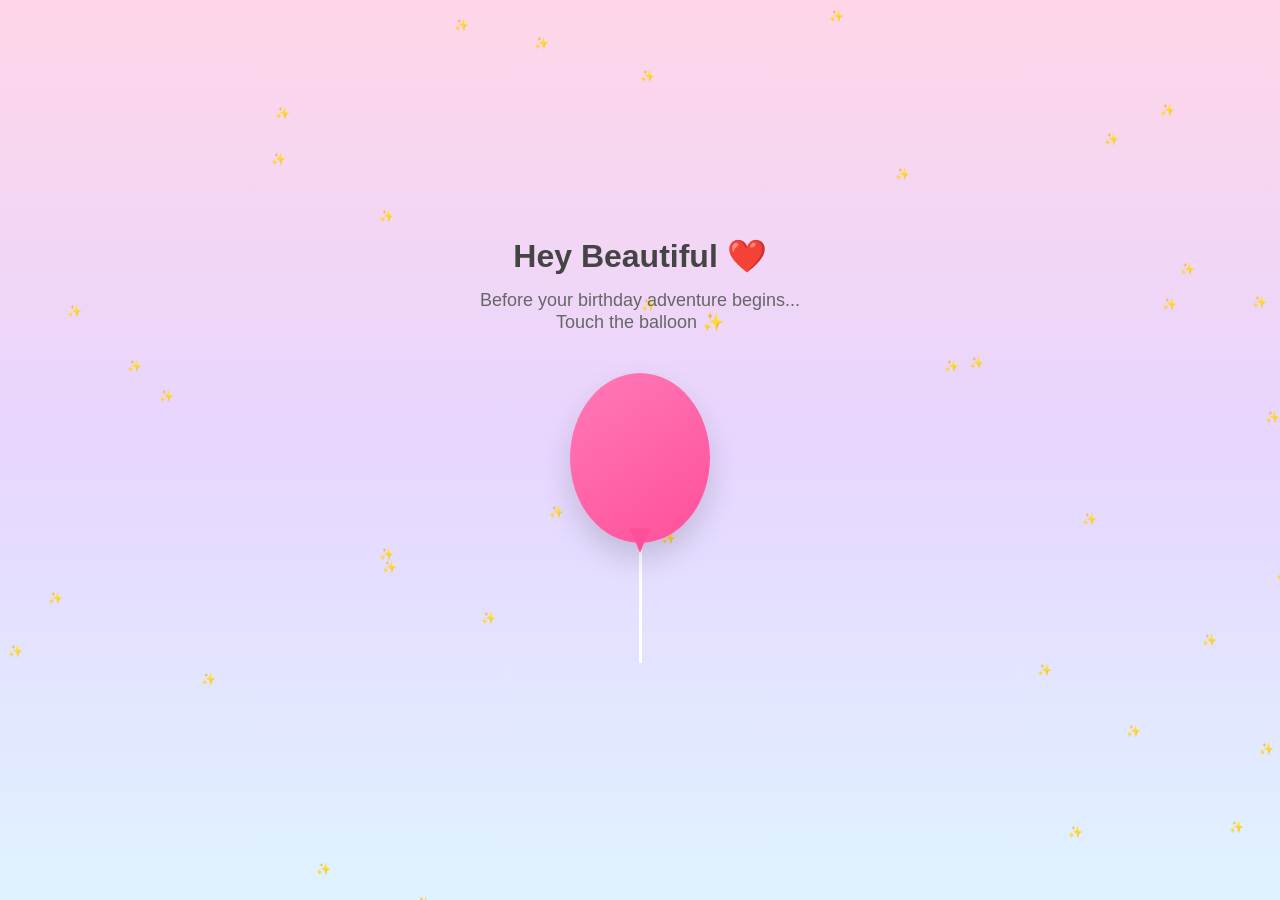
==== balloon.html @ d0b05a0f "Renamed balloon page" ====
<!DOCTYPE html>
<html lang="en">
<head>
<meta charset="UTF-8">
<meta name="viewport" content="width=device-width, initial-scale=1.0">

<title>Birthday Adventure ❤️</title>

<style>

*{
    margin:0;
    padding:0;
    box-sizing:border-box;
}

body{
    height:100vh;
    overflow:hidden;

    display:flex;
    justify-content:center;
    align-items:center;
    flex-direction:column;

    background:linear-gradient(
        180deg,
        #ffd6e8,
        #e7d6ff,
        #dff3ff
    );

    font-family:Arial, sans-serif;
}

.stars{
    position:absolute;
    width:100%;
    height:100%;
    overflow:hidden;
}

.star{
    position:absolute;
    color:white;
    font-size:12px;
    animation:twinkle 2s infinite;
}

@keyframes twinkle{
    0%,100%{
        opacity:.2;
    }
    50%{
        opacity:1;
    }
}

.title{
    text-align:center;
    z-index:10;
}

.title h1{
    color:#444;
    margin-bottom:15px;
}

.title p{
    color:#666;
    font-size:18px;
}

.balloon-container{
    margin-top:40px;
    position:relative;
    z-index:10;
}

.balloon{

    width:140px;
    height:170px;

    background:linear-gradient(
        145deg,
        #ff7ab6,
        #ff4f9a
    );

    border-radius:50%;

    position:relative;

    cursor:pointer;

    animation:float 3s ease-in-out infinite;

    box-shadow:0 15px 30px rgba(0,0,0,.15);
}

.balloon:after{

    content:"";

    width:20px;
    height:25px;

    background:#ff4f9a;

    position:absolute;

    bottom:-10px;
    left:60px;

    clip-path:polygon(
    50% 100%,
    0 0,
    100% 0
    );
}

.string{

    width:3px;
    height:120px;

    background:white;

    margin:auto;
}

@keyframes float{

    0%{
        transform:translateY(0);
    }

    50%{
        transform:translateY(-25px);
    }

    100%{
        transform:translateY(0);
    }
}

.pop{
    animation:pop .5s forwards;
}

@keyframes pop{

    0%{
        transform:scale(1);
    }

    100%{
        transform:scale(1.6);
        opacity:0;
    }
}

.letter{

    display:none;

    position:absolute;

    width:90%;
    max-width:700px;

    background:white;

    padding:30px;

    border-radius:25px;

    box-shadow:0 10px 40px rgba(0,0,0,.15);

    z-index:100;
}

.letter h2{
    margin-bottom:20px;
    color:#ff4f9a;
}

.letter p{
    line-height:1.8;
    color:#444;
}

.btn{

    margin-top:25px;

    padding:15px 30px;

    border:none;

    background:#ff4f9a;

    color:white;

    border-radius:15px;

    cursor:pointer;

    font-size:16px;
}

.hearts{
    position:absolute;
    width:100%;
    height:100%;
    pointer-events:none;
}

.heart{
    position:absolute;
    font-size:24px;
    animation:fly 3s linear forwards;
}

@keyframes fly{

    from{
        opacity:1;
        transform:translateY(0);
    }

    to{
        opacity:0;
        transform:translateY(-300px);
    }
}

</style>
</head>

<body>

<div class="stars" id="stars"></div>

<div class="title">
    <h1>Hey Beautiful ❤️</h1>

    <p>
        Before your birthday adventure begins...
        <br>
        Touch the balloon ✨
    </p>
</div>

<div class="balloon-container">

    <div class="balloon" id="balloon"></div>

    <div class="string"></div>

</div>

<div class="hearts" id="hearts"></div>

<div class="letter" id="letter">

<h2>💌 A Little Message For You</h2>

<p>
Hey Beautiful ❤️
<br><br>

Before we begin this little birthday adventure,
I want to tell you something.
<br><br>

Thank you for bringing happiness into my life
in ways you'll probably never realize.
<br><br>

Thank you for the smiles, the memories,
the laughs, and even the little moments
that seem ordinary but mean everything to me.
<br><br>

You make my days brighter,
my heart calmer,
and my life more beautiful.
<br><br>

This website is just a tiny surprise,
but every page was made with thoughts of you.
<br><br>

Today is your special day,
and for the next few minutes,
I want you to simply enjoy this journey.
<br><br>

Happy Birthday Darling ❤️
<br><br>

<b>
Forever Yours,
<br>
Sanskar ❤️
</b>

</p>

<button class="btn"
onclick="nextPage()">
Continue Our Journey ❤️
</button>

</div>

<script>

for(let i=0;i<40;i++){

    let star=document.createElement("div");

    star.classList.add("star");

    star.innerHTML="✨";

    star.style.left=Math.random()*100+"%";
    star.style.top=Math.random()*100+"%";

    star.style.animationDelay=
    Math.random()*2+"s";

    document.getElementById("stars")
    .appendChild(star);
}

document.getElementById("balloon")
.addEventListener("click",()=>{

    document.getElementById("balloon")
    .classList.add("pop");

    for(let i=0;i<20;i++){

        let heart=document.createElement("div");

        heart.classList.add("heart");

        heart.innerHTML="❤️";

        heart.style.left=
        Math.random()*100+"%";

        heart.style.top=
        Math.random()*100+"%";

        document.getElementById("hearts")
        .appendChild(heart);
    }

    setTimeout(()=>{

        document.querySelector(
        ".balloon-container"
        ).style.display="none";

        document.querySelector(
        ".title"
        ).style.display="none";

        document.getElementById(
        "letter"
        ).style.display="block";

    },700);

});

function nextPage(){

    window.location.href=
    "twenty-balloons.html";
}

</script>

</body>
</html>
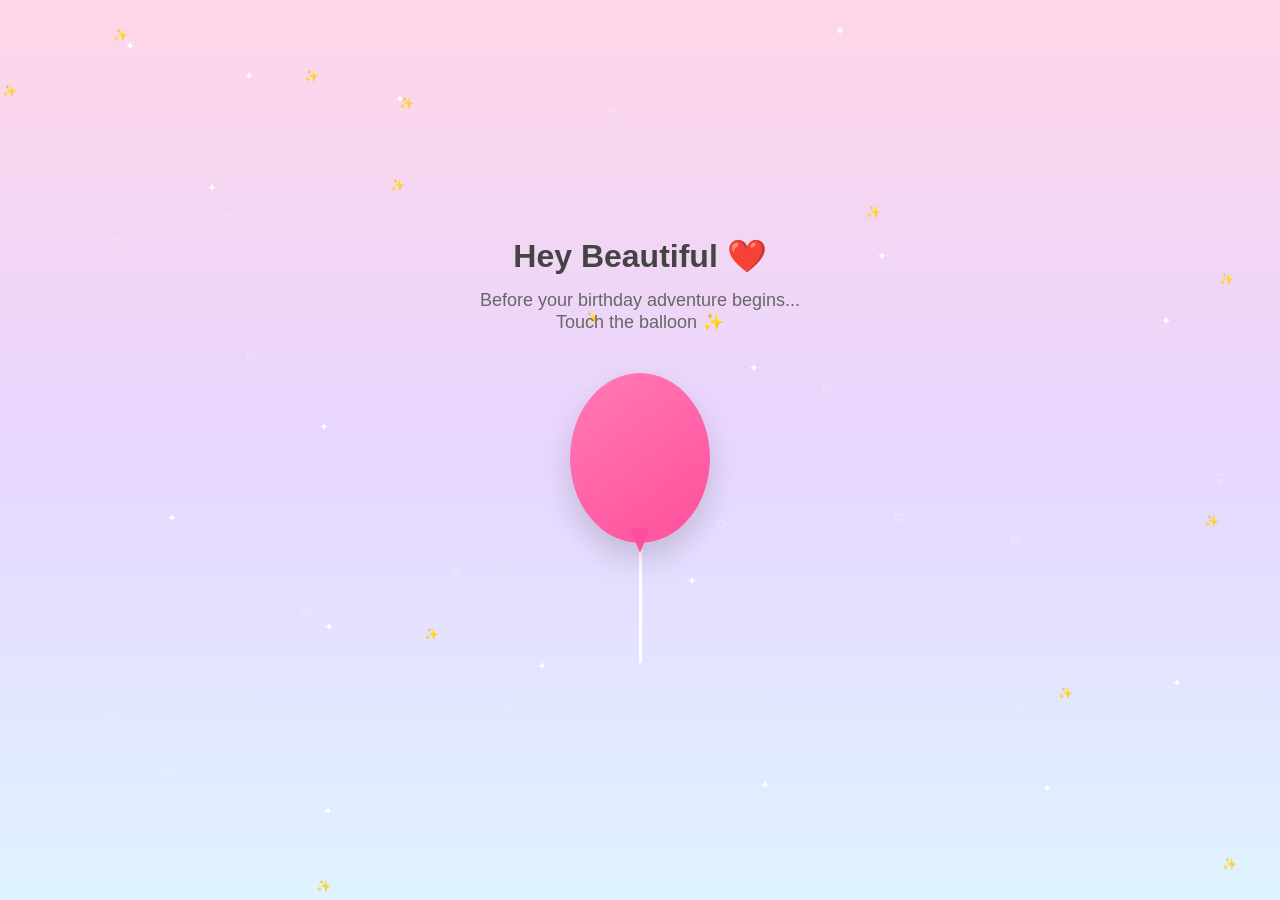
==== commit fcef0997: "edited twenty ballons" ====
--- a/balloon.html
+++ b/balloon.html
@@ -203,11 +203,357 @@
 
     color:white;
 
-    border-radius:15px;
-
-    cursor:pointer;
-
+<!DOCTYPE html>
+<html lang="en">
+<head>
+<meta charset="UTF-8">
+<meta name="viewport" content="width=device-width, initial-scale=1.0">
+
+<title>Birthday Adventure ❤️</title>
+
+<link href="https://fonts.googleapis.com/css2?family=Playfair+Display:wght@600;700&family=Poppins:wght@300;400;500;600;700&display=swap" rel="stylesheet">
+
+<style>
+*{
+    margin:0;
+    padding:0;
+    box-sizing:border-box;
+}
+
+:root{
+    --midnight:#08040b;
+    --ruby:#e11d48;
+    --crimson:#9f1239;
+    --rose:#fb7185;
+    --gold:#f6c76f;
+    --champagne:#fff1c7;
+    --pearl:#fff7fb;
+    --soft:#ead1da;
+}
+
+body{
+    height:100vh;
+    overflow:hidden;
+    cursor:none;
+
+    display:flex;
+    justify-content:center;
+    align-items:center;
+    flex-direction:column;
+
+    background:
+        radial-gradient(circle at 15% 15%, rgba(225,29,72,.32), transparent 32%),
+        radial-gradient(circle at 82% 18%, rgba(246,199,111,.18), transparent 30%),
+        radial-gradient(circle at 50% 90%, rgba(159,18,57,.34), transparent 38%),
+        linear-gradient(135deg,#060308,#16060d 48%,#08040b);
+
+    font-family:'Poppins', sans-serif;
+    color:var(--pearl);
+}
+
+body:before{
+    content:"";
+    position:fixed;
+    inset:0;
+    pointer-events:none;
+    background-image:
+        linear-gradient(rgba(255,255,255,.045) 1px, transparent 1px),
+        linear-gradient(90deg, rgba(255,255,255,.045) 1px, transparent 1px);
+    background-size:56px 56px;
+    mask-image:radial-gradient(circle at center, black, transparent 82%);
+}
+
+body:after{
+    content:"";
+    position:fixed;
+    inset:0;
+    pointer-events:none;
+    background:linear-gradient(120deg, transparent 0%, rgba(255,255,255,.08) 42%, transparent 56%);
+    animation:scanGlow 8s ease-in-out infinite;
+}
+
+@keyframes scanGlow{
+    0%{
+        transform:translateX(-90%) skewX(-16deg);
+        opacity:0;
+    }
+
+    35%{
+        opacity:.35;
+    }
+
+    100%{
+        transform:translateX(90%) skewX(-16deg);
+        opacity:0;
+    }
+}
+
+.stars{
+    position:absolute;
+    width:100%;
+    height:100%;
+    overflow:hidden;
+    pointer-events:none;
+}
+
+.star{
+    position:absolute;
+    color:var(--champagne);
+    font-size:12px;
+    animation:twinkle 2s infinite;
+    text-shadow:
+        0 0 12px rgba(246,199,111,.85),
+        0 0 24px rgba(225,29,72,.45);
+}
+
+@keyframes twinkle{
+    0%,100%{
+        opacity:.2;
+        transform:scale(.8);
+    }
+    50%{
+        opacity:1;
+        transform:scale(1.15);
+    }
+}
+
+.title{
+    text-align:center;
+    z-index:10;
+    animation:fadeUp .9s ease both;
+}
+
+.title h1{
+    font-family:'Playfair Display',serif;
+    font-size:clamp(2.8rem,7vw,5.8rem);
+    color:white;
+    margin-bottom:18px;
+    text-shadow:
+        0 0 22px rgba(225,29,72,.48),
+        0 0 70px rgba(246,199,111,.18);
+}
+
+.title p{
+    color:var(--soft);
+    font-size:18px;
+    line-height:1.8;
+}
+
+.balloon-container{
+    margin-top:42px;
+    position:relative;
+    z-index:10;
+    animation:fadeUp .9s .2s ease both;
+}
+
+.balloon{
+    width:150px;
+    height:178px;
+    background:
+        radial-gradient(circle at 34% 24%, rgba(255,255,255,.75), transparent 16%),
+        linear-gradient(145deg,#fb7185,#e11d48 55%,#9f1239);
+    border-radius:50%;
+    position:relative;
+    cursor:none;
+    animation:float 3s ease-in-out infinite;
+    box-shadow:
+        0 22px 46px rgba(0,0,0,.34),
+        0 0 48px rgba(225,29,72,.35),
+        inset -18px -22px 35px rgba(90,0,30,.22);
+}
+
+.balloon:before{
+    content:"❤️";
+    position:absolute;
+    inset:0;
+    display:grid;
+    place-items:center;
+    font-size:42px;
+    filter:drop-shadow(0 0 14px rgba(255,255,255,.35));
+}
+
+.balloon:after{
+    content:"";
+    width:22px;
+    height:27px;
+    background:#9f1239;
+    position:absolute;
+    bottom:-10px;
+    left:64px;
+    clip-path:polygon(
+        50% 100%,
+        0 0,
+        100% 0
+    );
+}
+
+.string{
+    width:3px;
+    height:124px;
+    background:linear-gradient(var(--champagne), transparent);
+    margin:auto;
+    box-shadow:0 0 12px rgba(246,199,111,.45);
+}
+
+@keyframes float{
+    0%{
+        transform:translateY(0);
+    }
+
+    50%{
+        transform:translateY(-25px);
+    }
+
+    100%{
+        transform:translateY(0);
+    }
+}
+
+.pop{
+    animation:pop .5s forwards;
+}
+
+@keyframes pop{
+    0%{
+        transform:scale(1);
+        filter:blur(0);
+    }
+
+    100%{
+        transform:scale(1.8);
+        opacity:0;
+        filter:blur(6px);
+    }
+}
+
+.letter{
+    display:none;
+    position:absolute;
+    width:90%;
+    max-width:760px;
+    padding:1px;
+    border-radius:32px;
+    background:linear-gradient(135deg, rgba(225,29,72,.7), rgba(246,199,111,.48), rgba(251,113,133,.36));
+    box-shadow:
+        0 34px 90px rgba(0,0,0,.42),
+        0 0 95px rgba(225,29,72,.2);
+    z-index:100;
+    animation:letterIn .75s ease both;
+}
+
+@keyframes letterIn{
+    from{
+        opacity:0;
+        transform:translateY(22px) scale(.96);
+    }
+
+    to{
+        opacity:1;
+        transform:translateY(0) scale(1);
+    }
+}
+
+.letter-inner{
+    position:relative;
+    background:
+        linear-gradient(135deg, rgba(18,5,12,.92), rgba(42,8,22,.82)),
+        radial-gradient(circle at top left, rgba(225,29,72,.2), transparent 44%);
+    backdrop-filter:blur(22px);
+    padding:38px clamp(24px,5vw,48px);
+    border-radius:31px;
+    overflow:hidden;
+}
+
+.letter-inner:before{
+    content:"";
+    position:absolute;
+    inset:16px;
+    border-radius:23px;
+    border:1px solid rgba(255,255,255,.09);
+    pointer-events:none;
+}
+
+.letter-inner:after{
+    content:"";
+    position:absolute;
+    top:0;
+    left:-65%;
+    width:52%;
+    height:100%;
+    background:linear-gradient(90deg, transparent, rgba(255,255,255,.12), transparent);
+    transform:skewX(-15deg);
+    animation:letterShine 7s ease-in-out infinite;
+}
+
+@keyframes letterShine{
+    0%,25%{
+        left:-65%;
+    }
+
+    70%,100%{
+        left:120%;
+    }
+}
+
+.letter h2{
+    position:relative;
+    z-index:1;
+    margin-bottom:20px;
+    color:white;
+    font-family:'Playfair Display',serif;
+    font-size:clamp(2rem,5vw,3.4rem);
+    text-shadow:0 0 24px rgba(225,29,72,.46);
+}
+
+.letter p{
+    position:relative;
+    z-index:1;
+    line-height:1.85;
+    color:var(--soft);
     font-size:16px;
+}
+
+.letter b{
+    color:var(--gold);
+}
+
+.btn{
+    position:relative;
+    z-index:1;
+    margin-top:25px;
+    padding:16px 32px;
+    border:none;
+    background:linear-gradient(135deg,var(--ruby),var(--crimson) 55%,var(--gold));
+    color:white;
+    border-radius:999px;
+    cursor:none;
+    font-size:16px;
+    font-weight:700;
+    overflow:hidden;
+    box-shadow:
+        0 18px 44px rgba(225,29,72,.3),
+        0 0 58px rgba(246,199,111,.14);
+    transition:transform .25s ease, box-shadow .25s ease;
+}
+
+.btn:before{
+    content:"";
+    position:absolute;
+    inset:0;
+    background:linear-gradient(90deg, transparent, rgba(255,255,255,.42), transparent);
+    transform:translateX(-100%);
+    transition:transform .55s ease;
+}
+
+.btn:hover{
+    transform:translateY(-3px) scale(1.01);
+    box-shadow:
+        0 25px 62px rgba(225,29,72,.38),
+        0 0 86px rgba(246,199,111,.22);
+}
+
+.btn:hover:before{
+    transform:translateX(100%);
 }
 
 .hearts{
@@ -221,21 +567,133 @@
     position:absolute;
     font-size:24px;
     animation:fly 3s linear forwards;
+    text-shadow:
+        0 0 12px rgba(225,29,72,.85),
+        0 0 20px rgba(246,199,111,.35);
 }
 
 @keyframes fly{
-
     from{
         opacity:1;
-        transform:translateY(0);
+        transform:translateY(0) scale(.8);
     }
 
     to{
         opacity:0;
-        transform:translateY(-300px);
-    }
-}
-
+        transform:translateY(-320px) scale(1.4) rotate(28deg);
+    }
+}
+
+.cursor-dot,
+.cursor-ring{
+    position:fixed;
+    top:0;
+    left:0;
+    pointer-events:none;
+    z-index:9999;
+    transform:translate(-50%,-50%);
+}
+
+.cursor-dot{
+    width:9px;
+    height:9px;
+    border-radius:50%;
+    background:white;
+    box-shadow:
+        0 0 12px rgba(255,255,255,.9),
+        0 0 26px rgba(225,29,72,.9),
+        0 0 44px rgba(246,199,111,.55);
+}
+
+.cursor-ring{
+    width:42px;
+    height:42px;
+    border:1px solid rgba(251,113,133,.72);
+    border-radius:50%;
+    box-shadow:
+        0 0 30px rgba(225,29,72,.28),
+        inset 0 0 22px rgba(246,199,111,.08);
+    transition:
+        width .2s ease,
+        height .2s ease,
+        border-color .2s ease,
+        opacity .2s ease;
+}
+
+.cursor-ring.active{
+    width:66px;
+    height:66px;
+    border-color:rgba(246,199,111,.85);
+    opacity:.95;
+}
+
+.trail{
+    position:fixed;
+    pointer-events:none;
+    z-index:9998;
+    color:white;
+    font-size:14px;
+    animation:trailFade .85s ease-out forwards;
+    text-shadow:
+        0 0 12px rgba(225,29,72,.9),
+        0 0 24px rgba(246,199,111,.55);
+}
+
+@keyframes trailFade{
+    0%{
+        transform:translate(-50%,-50%) scale(.35) rotate(0deg);
+        opacity:1;
+    }
+
+    100%{
+        transform:translate(-50%,-96%) scale(1.65) rotate(50deg);
+        opacity:0;
+    }
+}
+
+@keyframes fadeUp{
+    from{
+        opacity:0;
+        transform:translateY(24px);
+    }
+
+    to{
+        opacity:1;
+        transform:translateY(0);
+    }
+}
+
+@media(max-width:620px){
+    body{
+        cursor:auto;
+        overflow-y:auto;
+        min-height:100vh;
+    }
+
+    .cursor-dot,
+    .cursor-ring{
+        display:none;
+    }
+
+    .title{
+        padding:0 18px;
+    }
+
+    .letter{
+        position:relative;
+        margin:24px auto;
+    }
+
+    .letter p{
+        font-size:15px;
+        line-height:1.75;
+    }
+
+    .btn{
+        cursor:pointer;
+        width:100%;
+    }
+}
 </style>
 </head>
 
@@ -264,6 +722,7 @@
 <div class="hearts" id="hearts"></div>
 
 <div class="letter" id="letter">
+<div class="letter-inner">
 
 <h2>💌 A Little Message For You</h2>
 
@@ -309,81 +768,118 @@
 
 </p>
 
-<button class="btn"
-onclick="nextPage()">
+<button class="btn" onclick="nextPage()">
 Continue Our Journey ❤️
 </button>
 
 </div>
+</div>
 
 <script>
-
-for(let i=0;i<40;i++){
-
+const cursorDot = document.createElement("div");
+cursorDot.className = "cursor-dot";
+
+const cursorRing = document.createElement("div");
+cursorRing.className = "cursor-ring";
+
+document.body.appendChild(cursorRing);
+document.body.appendChild(cursorDot);
+
+let mouseX = window.innerWidth / 2;
+let mouseY = window.innerHeight / 2;
+let ringX = mouseX;
+let ringY = mouseY;
+let lastTrail = 0;
+
+document.addEventListener("mousemove", function(e){
+    mouseX = e.clientX;
+    mouseY = e.clientY;
+
+    cursorDot.style.left = mouseX + "px";
+    cursorDot.style.top = mouseY + "px";
+
+    const now = Date.now();
+
+    if(now - lastTrail > 42){
+        createTrail(mouseX, mouseY);
+        lastTrail = now;
+    }
+});
+
+document.querySelectorAll(".balloon, .btn").forEach(function(element){
+    element.addEventListener("mouseenter", function(){
+        cursorRing.classList.add("active");
+    });
+
+    element.addEventListener("mouseleave", function(){
+        cursorRing.classList.remove("active");
+    });
+});
+
+function animateCursor(){
+    ringX += (mouseX - ringX) * .14;
+    ringY += (mouseY - ringY) * .14;
+
+    cursorRing.style.left = ringX + "px";
+    cursorRing.style.top = ringY + "px";
+
+    requestAnimationFrame(animateCursor);
+}
+
+animateCursor();
+
+function createTrail(x, y){
+    const trail = document.createElement("div");
+    trail.className = "trail";
+    trail.innerHTML = Math.random() > .5 ? "✦" : "✨";
+
+    trail.style.left = x + (Math.random() * 28 - 14) + "px";
+    trail.style.top = y + (Math.random() * 28 - 14) + "px";
+    trail.style.fontSize = 9 + Math.random() * 12 + "px";
+
+    document.body.appendChild(trail);
+
+    setTimeout(function(){
+        trail.remove();
+    }, 900);
+}
+
+for(let i=0;i<48;i++){
     let star=document.createElement("div");
-
     star.classList.add("star");
-
-    star.innerHTML="✨";
-
+    star.innerHTML=["✨","✦","♡"][Math.floor(Math.random()*3)];
     star.style.left=Math.random()*100+"%";
     star.style.top=Math.random()*100+"%";
-
-    star.style.animationDelay=
-    Math.random()*2+"s";
-
-    document.getElementById("stars")
-    .appendChild(star);
-}
-
-document.getElementById("balloon")
-.addEventListener("click",()=>{
-
-    document.getElementById("balloon")
-    .classList.add("pop");
-
-    for(let i=0;i<20;i++){
-
+    star.style.animationDelay=Math.random()*2+"s";
+
+    document.getElementById("stars").appendChild(star);
+}
+
+document.getElementById("balloon").addEventListener("click",()=>{
+
+    document.getElementById("balloon").classList.add("pop");
+
+    for(let i=0;i<26;i++){
         let heart=document.createElement("div");
-
         heart.classList.add("heart");
-
-        heart.innerHTML="❤️";
-
-        heart.style.left=
-        Math.random()*100+"%";
-
-        heart.style.top=
-        Math.random()*100+"%";
-
-        document.getElementById("hearts")
-        .appendChild(heart);
+        heart.innerHTML=["❤️","💛","✨"][Math.floor(Math.random()*3)];
+        heart.style.left=Math.random()*100+"%";
+        heart.style.top=Math.random()*100+"%";
+
+        document.getElementById("hearts").appendChild(heart);
     }
 
     setTimeout(()=>{
-
-        document.querySelector(
-        ".balloon-container"
-        ).style.display="none";
-
-        document.querySelector(
-        ".title"
-        ).style.display="none";
-
-        document.getElementById(
-        "letter"
-        ).style.display="block";
-
+        document.querySelector(".balloon-container").style.display="none";
+        document.querySelector(".title").style.display="none";
+        document.getElementById("letter").style.display="block";
     },700);
 
 });
 
 function nextPage(){
-
-    window.location.href=
-    "twenty-balloons.html";
-}
-
+    window.location.href="twenty-balloons.html";
+}
 </script>
 
 </body>
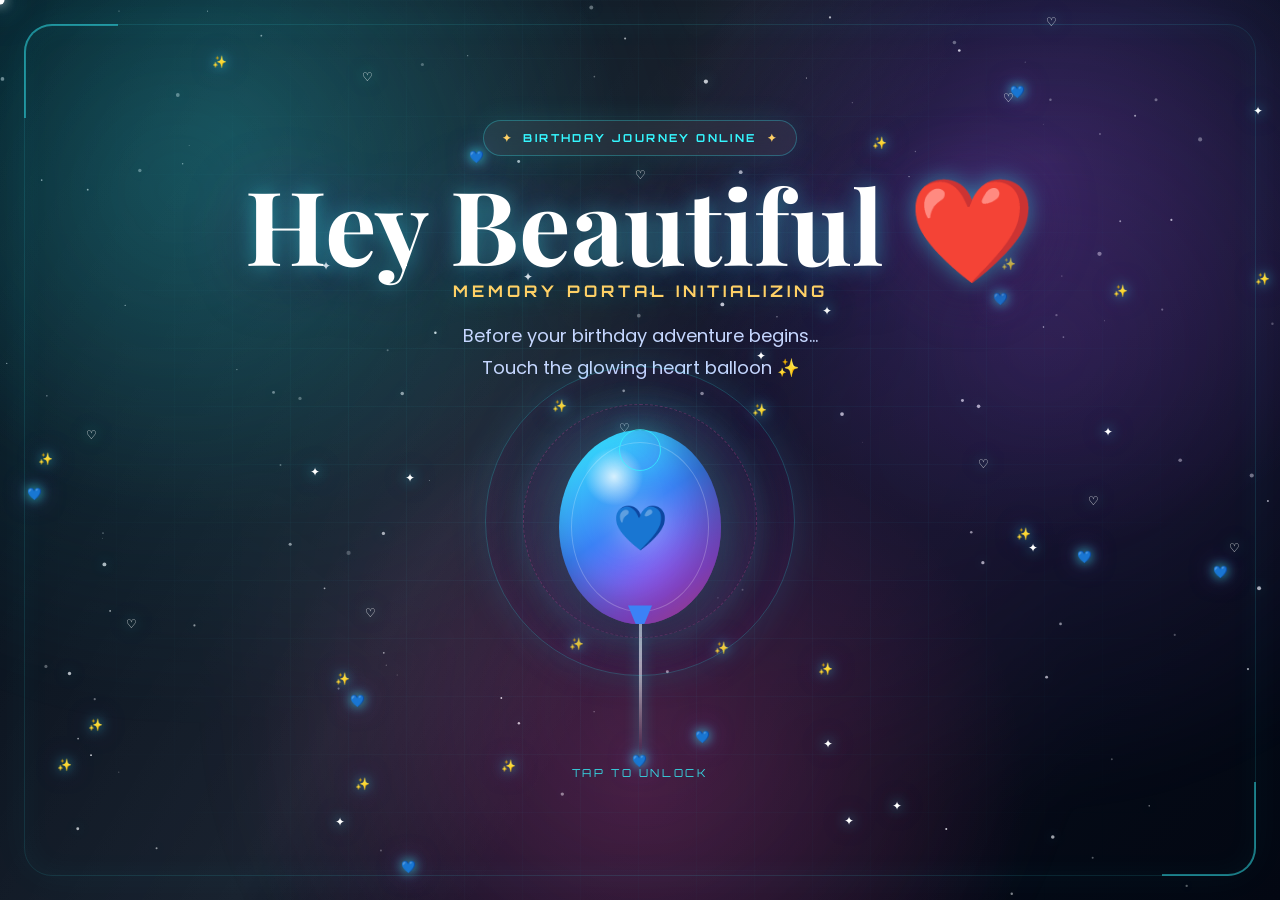
==== commit d9f332c7: "edited letter" ====
--- a/balloon.html
+++ b/balloon.html
@@ -6,212 +6,7 @@
 
 <title>Birthday Adventure ❤️</title>
 
-<style>
-
-*{
-    margin:0;
-    padding:0;
-    box-sizing:border-box;
-}
-
-body{
-    height:100vh;
-    overflow:hidden;
-
-    display:flex;
-    justify-content:center;
-    align-items:center;
-    flex-direction:column;
-
-    background:linear-gradient(
-        180deg,
-        #ffd6e8,
-        #e7d6ff,
-        #dff3ff
-    );
-
-    font-family:Arial, sans-serif;
-}
-
-.stars{
-    position:absolute;
-    width:100%;
-    height:100%;
-    overflow:hidden;
-}
-
-.star{
-    position:absolute;
-    color:white;
-    font-size:12px;
-    animation:twinkle 2s infinite;
-}
-
-@keyframes twinkle{
-    0%,100%{
-        opacity:.2;
-    }
-    50%{
-        opacity:1;
-    }
-}
-
-.title{
-    text-align:center;
-    z-index:10;
-}
-
-.title h1{
-    color:#444;
-    margin-bottom:15px;
-}
-
-.title p{
-    color:#666;
-    font-size:18px;
-}
-
-.balloon-container{
-    margin-top:40px;
-    position:relative;
-    z-index:10;
-}
-
-.balloon{
-
-    width:140px;
-    height:170px;
-
-    background:linear-gradient(
-        145deg,
-        #ff7ab6,
-        #ff4f9a
-    );
-
-    border-radius:50%;
-
-    position:relative;
-
-    cursor:pointer;
-
-    animation:float 3s ease-in-out infinite;
-
-    box-shadow:0 15px 30px rgba(0,0,0,.15);
-}
-
-.balloon:after{
-
-    content:"";
-
-    width:20px;
-    height:25px;
-
-    background:#ff4f9a;
-
-    position:absolute;
-
-    bottom:-10px;
-    left:60px;
-
-    clip-path:polygon(
-    50% 100%,
-    0 0,
-    100% 0
-    );
-}
-
-.string{
-
-    width:3px;
-    height:120px;
-
-    background:white;
-
-    margin:auto;
-}
-
-@keyframes float{
-
-    0%{
-        transform:translateY(0);
-    }
-
-    50%{
-        transform:translateY(-25px);
-    }
-
-    100%{
-        transform:translateY(0);
-    }
-}
-
-.pop{
-    animation:pop .5s forwards;
-}
-
-@keyframes pop{
-
-    0%{
-        transform:scale(1);
-    }
-
-    100%{
-        transform:scale(1.6);
-        opacity:0;
-    }
-}
-
-.letter{
-
-    display:none;
-
-    position:absolute;
-
-    width:90%;
-    max-width:700px;
-
-    background:white;
-
-    padding:30px;
-
-    border-radius:25px;
-
-    box-shadow:0 10px 40px rgba(0,0,0,.15);
-
-    z-index:100;
-}
-
-.letter h2{
-    margin-bottom:20px;
-    color:#ff4f9a;
-}
-
-.letter p{
-    line-height:1.8;
-    color:#444;
-}
-
-.btn{
-
-    margin-top:25px;
-
-    padding:15px 30px;
-
-    border:none;
-
-    background:#ff4f9a;
-
-    color:white;
-
-<!DOCTYPE html>
-<html lang="en">
-<head>
-<meta charset="UTF-8">
-<meta name="viewport" content="width=device-width, initial-scale=1.0">
-
-<title>Birthday Adventure ❤️</title>
-
-<link href="https://fonts.googleapis.com/css2?family=Playfair+Display:wght@600;700&family=Poppins:wght@300;400;500;600;700&display=swap" rel="stylesheet">
+<link href="https://fonts.googleapis.com/css2?family=Orbitron:wght@500;600;700;800&family=Playfair+Display:wght@600;700&family=Poppins:wght@300;400;500;600;700&display=swap" rel="stylesheet">
 
 <style>
 *{
@@ -221,45 +16,50 @@
 }
 
 :root{
-    --midnight:#08040b;
-    --ruby:#e11d48;
-    --crimson:#9f1239;
-    --rose:#fb7185;
-    --gold:#f6c76f;
-    --champagne:#fff1c7;
-    --pearl:#fff7fb;
-    --soft:#ead1da;
+    --void:#020611;
+    --space:#07111f;
+    --panel:#09192b;
+    --cyan:#35f7ff;
+    --blue:#3b82f6;
+    --violet:#a855f7;
+    --pink:#ff4fba;
+    --gold:#ffd166;
+    --white:#f7fbff;
+    --soft:#c6d7ff;
+    --glass:rgba(255,255,255,.08);
+}
+
+html{
+    scroll-behavior:smooth;
 }
 
 body{
-    height:100vh;
+    min-height:100vh;
     overflow:hidden;
     cursor:none;
-
     display:flex;
     justify-content:center;
     align-items:center;
     flex-direction:column;
-
+    font-family:'Poppins',sans-serif;
+    color:var(--white);
     background:
-        radial-gradient(circle at 15% 15%, rgba(225,29,72,.32), transparent 32%),
-        radial-gradient(circle at 82% 18%, rgba(246,199,111,.18), transparent 30%),
-        radial-gradient(circle at 50% 90%, rgba(159,18,57,.34), transparent 38%),
-        linear-gradient(135deg,#060308,#16060d 48%,#08040b);
-
-    font-family:'Poppins', sans-serif;
-    color:var(--pearl);
+        radial-gradient(circle at 18% 15%, rgba(53,247,255,.18), transparent 30%),
+        radial-gradient(circle at 82% 18%, rgba(168,85,247,.22), transparent 30%),
+        radial-gradient(circle at 50% 88%, rgba(255,79,186,.18), transparent 38%),
+        linear-gradient(135deg,#020611,#07111f 52%,#030712);
 }
 
 body:before{
     content:"";
     position:fixed;
     inset:0;
+    z-index:-5;
     pointer-events:none;
     background-image:
-        linear-gradient(rgba(255,255,255,.045) 1px, transparent 1px),
-        linear-gradient(90deg, rgba(255,255,255,.045) 1px, transparent 1px);
-    background-size:56px 56px;
+        linear-gradient(rgba(53,247,255,.055) 1px, transparent 1px),
+        linear-gradient(90deg, rgba(53,247,255,.055) 1px, transparent 1px);
+    background-size:58px 58px;
     mask-image:radial-gradient(circle at center, black, transparent 82%);
 }
 
@@ -267,25 +67,95 @@
     content:"";
     position:fixed;
     inset:0;
-    pointer-events:none;
-    background:linear-gradient(120deg, transparent 0%, rgba(255,255,255,.08) 42%, transparent 56%);
-    animation:scanGlow 8s ease-in-out infinite;
-}
-
-@keyframes scanGlow{
+    z-index:-4;
+    pointer-events:none;
+    background:
+        linear-gradient(120deg, transparent 0%, rgba(255,255,255,.08) 42%, transparent 56%);
+    animation:scanSweep 7s ease-in-out infinite;
+}
+
+@keyframes scanSweep{
     0%{
-        transform:translateX(-90%) skewX(-16deg);
+        transform:translateX(-95%) skewX(-16deg);
         opacity:0;
     }
 
     35%{
-        opacity:.35;
+        opacity:.38;
     }
 
     100%{
-        transform:translateX(90%) skewX(-16deg);
+        transform:translateX(95%) skewX(-16deg);
         opacity:0;
     }
+}
+
+#spaceCanvas{
+    position:fixed;
+    inset:0;
+    width:100%;
+    height:100%;
+    pointer-events:none;
+    z-index:-3;
+}
+
+.aurora{
+    position:fixed;
+    inset:-22%;
+    z-index:-2;
+    pointer-events:none;
+    background:
+        radial-gradient(circle at 25% 30%, rgba(53,247,255,.16), transparent 32%),
+        radial-gradient(circle at 72% 42%, rgba(168,85,247,.16), transparent 30%),
+        radial-gradient(circle at 50% 70%, rgba(255,79,186,.12), transparent 34%);
+    filter:blur(20px);
+    animation:auroraMove 15s ease-in-out infinite alternate;
+}
+
+@keyframes auroraMove{
+    0%{
+        transform:translate3d(-2%,0,0) scale(1);
+    }
+
+    100%{
+        transform:translate3d(2%,-2%,0) scale(1.05);
+    }
+}
+
+.hud-frame{
+    position:fixed;
+    inset:24px;
+    pointer-events:none;
+    z-index:1;
+    border:1px solid rgba(53,247,255,.12);
+    border-radius:28px;
+    box-shadow:
+        inset 0 0 32px rgba(53,247,255,.04),
+        0 0 42px rgba(53,247,255,.04);
+}
+
+.hud-frame:before,
+.hud-frame:after{
+    content:"";
+    position:absolute;
+    width:92px;
+    height:92px;
+    border-color:rgba(53,247,255,.45);
+    border-style:solid;
+}
+
+.hud-frame:before{
+    top:-1px;
+    left:-1px;
+    border-width:2px 0 0 2px;
+    border-top-left-radius:28px;
+}
+
+.hud-frame:after{
+    right:-1px;
+    bottom:-1px;
+    border-width:0 2px 2px 0;
+    border-bottom-right-radius:28px;
 }
 
 .stars{
@@ -298,39 +168,78 @@
 
 .star{
     position:absolute;
-    color:var(--champagne);
+    color:white;
     font-size:12px;
-    animation:twinkle 2s infinite;
+    animation:twinkle 2.2s infinite;
     text-shadow:
-        0 0 12px rgba(246,199,111,.85),
-        0 0 24px rgba(225,29,72,.45);
+        0 0 12px rgba(53,247,255,.85),
+        0 0 24px rgba(168,85,247,.55);
 }
 
 @keyframes twinkle{
     0%,100%{
-        opacity:.2;
-        transform:scale(.8);
-    }
+        opacity:.18;
+        transform:scale(.75);
+    }
+
     50%{
         opacity:1;
-        transform:scale(1.15);
+        transform:scale(1.2);
     }
 }
 
 .title{
     text-align:center;
     z-index:10;
+    padding:0 18px;
     animation:fadeUp .9s ease both;
+}
+
+.system-tag{
+    display:inline-flex;
+    align-items:center;
+    gap:10px;
+    margin-bottom:18px;
+    padding:10px 18px;
+    border-radius:999px;
+    border:1px solid rgba(53,247,255,.28);
+    background:rgba(255,255,255,.06);
+    backdrop-filter:blur(14px);
+    color:var(--cyan);
+    font-family:'Orbitron',sans-serif;
+    font-size:11px;
+    font-weight:700;
+    letter-spacing:2.4px;
+    text-transform:uppercase;
+    box-shadow:0 0 28px rgba(53,247,255,.1);
+}
+
+.system-tag:before,
+.system-tag:after{
+    content:"✦";
+    color:var(--gold);
 }
 
 .title h1{
     font-family:'Playfair Display',serif;
-    font-size:clamp(2.8rem,7vw,5.8rem);
+    font-size:clamp(3rem,8vw,6.5rem);
+    line-height:.98;
     color:white;
-    margin-bottom:18px;
+    margin-bottom:20px;
     text-shadow:
-        0 0 22px rgba(225,29,72,.48),
-        0 0 70px rgba(246,199,111,.18);
+        0 0 22px rgba(53,247,255,.44),
+        0 0 74px rgba(168,85,247,.3),
+        0 18px 55px rgba(0,0,0,.4);
+}
+
+.title h1 span{
+    display:block;
+    margin-top:10px;
+    font-family:'Orbitron',sans-serif;
+    font-size:clamp(.78rem,2vw,1rem);
+    letter-spacing:4px;
+    text-transform:uppercase;
+    color:var(--gold);
 }
 
 .title p{
@@ -340,59 +249,160 @@
 }
 
 .balloon-container{
-    margin-top:42px;
+    margin-top:46px;
     position:relative;
     z-index:10;
+    display:flex;
+    flex-direction:column;
+    align-items:center;
     animation:fadeUp .9s .2s ease both;
 }
 
+.orbit{
+    position:absolute;
+    top:-64px;
+    left:50%;
+    width:310px;
+    height:310px;
+    transform:translateX(-50%);
+    border-radius:50%;
+    pointer-events:none;
+}
+
+.orbit:before,
+.orbit:after{
+    content:"";
+    position:absolute;
+    inset:0;
+    border-radius:50%;
+    border:1px solid rgba(53,247,255,.22);
+    box-shadow:
+        0 0 38px rgba(53,247,255,.12),
+        inset 0 0 34px rgba(168,85,247,.08);
+    animation:orbitSpin 12s linear infinite;
+}
+
+.orbit:after{
+    inset:38px;
+    border-style:dashed;
+    border-color:rgba(255,79,186,.26);
+    animation:orbitSpinReverse 9s linear infinite;
+}
+
+@keyframes orbitSpin{
+    to{
+        transform:rotate(360deg);
+    }
+}
+
+@keyframes orbitSpinReverse{
+    to{
+        transform:rotate(-360deg);
+    }
+}
+
+.energy-core{
+    position:absolute;
+    top:26px;
+    left:50%;
+    width:220px;
+    height:220px;
+    transform:translateX(-50%);
+    border-radius:50%;
+    background:
+        radial-gradient(circle, rgba(53,247,255,.16), rgba(168,85,247,.08), transparent 70%);
+    filter:blur(1px);
+    animation:corePulse 2.5s ease-in-out infinite;
+    pointer-events:none;
+}
+
+@keyframes corePulse{
+    0%,100%{
+        transform:translateX(-50%) scale(.96);
+        opacity:.65;
+    }
+
+    50%{
+        transform:translateX(-50%) scale(1.08);
+        opacity:1;
+    }
+}
+
 .balloon{
-    width:150px;
-    height:178px;
+    width:162px;
+    height:194px;
     background:
-        radial-gradient(circle at 34% 24%, rgba(255,255,255,.75), transparent 16%),
-        linear-gradient(145deg,#fb7185,#e11d48 55%,#9f1239);
+        radial-gradient(circle at 34% 24%, rgba(255,255,255,.82), transparent 16%),
+        linear-gradient(145deg,#35f7ff,#3b82f6 45%,#a855f7 78%,#ff4fba);
     border-radius:50%;
     position:relative;
     cursor:none;
     animation:float 3s ease-in-out infinite;
     box-shadow:
-        0 22px 46px rgba(0,0,0,.34),
-        0 0 48px rgba(225,29,72,.35),
-        inset -18px -22px 35px rgba(90,0,30,.22);
+        0 24px 56px rgba(0,0,0,.38),
+        0 0 60px rgba(53,247,255,.35),
+        0 0 100px rgba(168,85,247,.2),
+        inset -18px -24px 36px rgba(2,6,17,.32);
+    overflow:hidden;
 }
 
 .balloon:before{
-    content:"❤️";
+    content:"💙";
     position:absolute;
     inset:0;
     display:grid;
     place-items:center;
-    font-size:42px;
-    filter:drop-shadow(0 0 14px rgba(255,255,255,.35));
+    font-size:44px;
+    filter:drop-shadow(0 0 16px rgba(255,255,255,.4));
+    z-index:2;
 }
 
 .balloon:after{
     content:"";
-    width:22px;
-    height:27px;
-    background:#9f1239;
+    width:24px;
+    height:29px;
+    background:#3b82f6;
     position:absolute;
     bottom:-10px;
-    left:64px;
-    clip-path:polygon(
-        50% 100%,
-        0 0,
-        100% 0
-    );
+    left:69px;
+    clip-path:polygon(50% 100%,0 0,100% 0);
+}
+
+.balloon-glow{
+    position:absolute;
+    inset:12px;
+    border-radius:50%;
+    border:1px solid rgba(255,255,255,.22);
+    pointer-events:none;
 }
 
 .string{
     width:3px;
-    height:124px;
-    background:linear-gradient(var(--champagne), transparent);
+    height:130px;
+    background:linear-gradient(var(--white), transparent);
     margin:auto;
-    box-shadow:0 0 12px rgba(246,199,111,.45);
+    box-shadow:0 0 14px rgba(53,247,255,.55);
+}
+
+.touch-label{
+    margin-top:12px;
+    color:var(--cyan);
+    font-family:'Orbitron',sans-serif;
+    font-size:11px;
+    letter-spacing:2.6px;
+    text-transform:uppercase;
+    opacity:.85;
+    animation:blinkText 1.6s ease-in-out infinite;
+}
+
+@keyframes blinkText{
+    0%,100%{
+        opacity:.42;
+    }
+
+    50%{
+        opacity:1;
+    }
 }
 
 @keyframes float{
@@ -401,7 +411,7 @@
     }
 
     50%{
-        transform:translateY(-25px);
+        transform:translateY(-26px);
     }
 
     100%{
@@ -420,9 +430,9 @@
     }
 
     100%{
-        transform:scale(1.8);
+        transform:scale(2);
         opacity:0;
-        filter:blur(6px);
+        filter:blur(8px);
     }
 }
 
@@ -430,13 +440,15 @@
     display:none;
     position:absolute;
     width:90%;
-    max-width:760px;
+    max-width:790px;
     padding:1px;
-    border-radius:32px;
-    background:linear-gradient(135deg, rgba(225,29,72,.7), rgba(246,199,111,.48), rgba(251,113,133,.36));
+    border-radius:34px;
+    background:
+        linear-gradient(135deg, rgba(53,247,255,.65), rgba(168,85,247,.52), rgba(255,79,186,.42));
     box-shadow:
-        0 34px 90px rgba(0,0,0,.42),
-        0 0 95px rgba(225,29,72,.2);
+        0 34px 100px rgba(0,0,0,.48),
+        0 0 110px rgba(53,247,255,.18),
+        0 0 110px rgba(168,85,247,.12);
     z-index:100;
     animation:letterIn .75s ease both;
 }
@@ -444,7 +456,7 @@
 @keyframes letterIn{
     from{
         opacity:0;
-        transform:translateY(22px) scale(.96);
+        transform:translateY(24px) scale(.95);
     }
 
     to{
@@ -456,11 +468,11 @@
 .letter-inner{
     position:relative;
     background:
-        linear-gradient(135deg, rgba(18,5,12,.92), rgba(42,8,22,.82)),
-        radial-gradient(circle at top left, rgba(225,29,72,.2), transparent 44%);
-    backdrop-filter:blur(22px);
-    padding:38px clamp(24px,5vw,48px);
-    border-radius:31px;
+        linear-gradient(135deg, rgba(3,8,24,.94), rgba(17,18,56,.86)),
+        radial-gradient(circle at top left, rgba(53,247,255,.18), transparent 44%);
+    backdrop-filter:blur(24px);
+    padding:42px clamp(24px,5vw,52px);
+    border-radius:33px;
     overflow:hidden;
 }
 
@@ -468,7 +480,7 @@
     content:"";
     position:absolute;
     inset:16px;
-    border-radius:23px;
+    border-radius:24px;
     border:1px solid rgba(255,255,255,.09);
     pointer-events:none;
 }
@@ -480,7 +492,7 @@
     left:-65%;
     width:52%;
     height:100%;
-    background:linear-gradient(90deg, transparent, rgba(255,255,255,.12), transparent);
+    background:linear-gradient(90deg, transparent, rgba(255,255,255,.13), transparent);
     transform:skewX(-15deg);
     animation:letterShine 7s ease-in-out infinite;
 }
@@ -501,8 +513,10 @@
     margin-bottom:20px;
     color:white;
     font-family:'Playfair Display',serif;
-    font-size:clamp(2rem,5vw,3.4rem);
-    text-shadow:0 0 24px rgba(225,29,72,.46);
+    font-size:clamp(2rem,5vw,3.5rem);
+    text-shadow:
+        0 0 24px rgba(53,247,255,.45),
+        0 0 50px rgba(168,85,247,.22);
 }
 
 .letter p{
@@ -520,19 +534,19 @@
 .btn{
     position:relative;
     z-index:1;
-    margin-top:25px;
-    padding:16px 32px;
+    margin-top:26px;
+    padding:17px 34px;
     border:none;
-    background:linear-gradient(135deg,var(--ruby),var(--crimson) 55%,var(--gold));
-    color:white;
+    background:linear-gradient(135deg,var(--cyan),var(--blue) 48%,var(--violet) 76%,var(--pink));
+    color:#041026;
     border-radius:999px;
     cursor:none;
     font-size:16px;
-    font-weight:700;
+    font-weight:800;
     overflow:hidden;
     box-shadow:
-        0 18px 44px rgba(225,29,72,.3),
-        0 0 58px rgba(246,199,111,.14);
+        0 18px 46px rgba(53,247,255,.28),
+        0 0 66px rgba(168,85,247,.2);
     transition:transform .25s ease, box-shadow .25s ease;
 }
 
@@ -540,16 +554,16 @@
     content:"";
     position:absolute;
     inset:0;
-    background:linear-gradient(90deg, transparent, rgba(255,255,255,.42), transparent);
+    background:linear-gradient(90deg, transparent, rgba(255,255,255,.5), transparent);
     transform:translateX(-100%);
     transition:transform .55s ease;
 }
 
 .btn:hover{
-    transform:translateY(-3px) scale(1.01);
+    transform:translateY(-3px) scale(1.015);
     box-shadow:
-        0 25px 62px rgba(225,29,72,.38),
-        0 0 86px rgba(246,199,111,.22);
+        0 25px 66px rgba(53,247,255,.38),
+        0 0 92px rgba(168,85,247,.28);
 }
 
 .btn:hover:before{
@@ -558,9 +572,9 @@
 
 .hearts{
     position:absolute;
-    width:100%;
-    height:100%;
-    pointer-events:none;
+    inset:0;
+    pointer-events:none;
+    z-index:80;
 }
 
 .heart{
@@ -568,8 +582,8 @@
     font-size:24px;
     animation:fly 3s linear forwards;
     text-shadow:
-        0 0 12px rgba(225,29,72,.85),
-        0 0 20px rgba(246,199,111,.35);
+        0 0 14px rgba(53,247,255,.9),
+        0 0 24px rgba(168,85,247,.55);
 }
 
 @keyframes fly{
@@ -580,7 +594,31 @@
 
     to{
         opacity:0;
-        transform:translateY(-320px) scale(1.4) rotate(28deg);
+        transform:translateY(-340px) scale(1.5) rotate(34deg);
+    }
+}
+
+.burst{
+    position:absolute;
+    width:10px;
+    height:10px;
+    border-radius:50%;
+    pointer-events:none;
+    z-index:90;
+    background:var(--cyan);
+    box-shadow:0 0 18px var(--cyan);
+    animation:burstFly .9s ease-out forwards;
+}
+
+@keyframes burstFly{
+    from{
+        opacity:1;
+        transform:translate(0,0) scale(1);
+    }
+
+    to{
+        opacity:0;
+        transform:translate(var(--x),var(--y)) scale(.2);
     }
 }
 
@@ -601,18 +639,18 @@
     background:white;
     box-shadow:
         0 0 12px rgba(255,255,255,.9),
-        0 0 26px rgba(225,29,72,.9),
-        0 0 44px rgba(246,199,111,.55);
+        0 0 26px rgba(53,247,255,.9),
+        0 0 44px rgba(168,85,247,.55);
 }
 
 .cursor-ring{
     width:42px;
     height:42px;
-    border:1px solid rgba(251,113,133,.72);
+    border:1px solid rgba(53,247,255,.72);
     border-radius:50%;
     box-shadow:
-        0 0 30px rgba(225,29,72,.28),
-        inset 0 0 22px rgba(246,199,111,.08);
+        0 0 30px rgba(53,247,255,.28),
+        inset 0 0 22px rgba(168,85,247,.08);
     transition:
         width .2s ease,
         height .2s ease,
@@ -621,9 +659,9 @@
 }
 
 .cursor-ring.active{
-    width:66px;
-    height:66px;
-    border-color:rgba(246,199,111,.85);
+    width:68px;
+    height:68px;
+    border-color:rgba(255,79,186,.85);
     opacity:.95;
 }
 
@@ -635,8 +673,8 @@
     font-size:14px;
     animation:trailFade .85s ease-out forwards;
     text-shadow:
-        0 0 12px rgba(225,29,72,.9),
-        0 0 24px rgba(246,199,111,.55);
+        0 0 12px rgba(53,247,255,.9),
+        0 0 24px rgba(168,85,247,.55);
 }
 
 @keyframes trailFade{
@@ -663,11 +701,12 @@
     }
 }
 
-@media(max-width:620px){
+@media(max-width:680px){
     body{
         cursor:auto;
         overflow-y:auto;
         min-height:100vh;
+        padding:30px 0;
     }
 
     .cursor-dot,
@@ -675,8 +714,9 @@
         display:none;
     }
 
-    .title{
-        padding:0 18px;
+    .hud-frame{
+        inset:12px;
+        border-radius:20px;
     }
 
     .letter{
@@ -693,29 +733,53 @@
         cursor:pointer;
         width:100%;
     }
+
+    .balloon{
+        cursor:pointer;
+    }
+
+    .orbit{
+        transform:translateX(-50%) scale(.82);
+    }
 }
 </style>
 </head>
 
 <body>
 
+<canvas id="spaceCanvas"></canvas>
+
+<div class="aurora"></div>
+<div class="hud-frame"></div>
 <div class="stars" id="stars"></div>
 
 <div class="title">
-    <h1>Hey Beautiful ❤️</h1>
+    <div class="system-tag">Birthday Journey Online</div>
+
+    <h1>
+        Hey Beautiful ❤️
+        <span>memory portal initializing</span>
+    </h1>
 
     <p>
         Before your birthday adventure begins...
         <br>
-        Touch the balloon ✨
+        Touch the glowing heart balloon ✨
     </p>
 </div>
 
 <div class="balloon-container">
 
-    <div class="balloon" id="balloon"></div>
+    <div class="orbit"></div>
+    <div class="energy-core"></div>
+
+    <div class="balloon" id="balloon">
+        <div class="balloon-glow"></div>
+    </div>
 
     <div class="string"></div>
+
+    <div class="touch-label">tap to unlock</div>
 
 </div>
 
@@ -776,6 +840,92 @@
 </div>
 
 <script>
+const canvas = document.getElementById("spaceCanvas");
+const ctx = canvas.getContext("2d");
+
+let width = 0;
+let height = 0;
+let particles = [];
+let meteors = [];
+
+function resizeCanvas(){
+    width = canvas.width = window.innerWidth;
+    height = canvas.height = window.innerHeight;
+
+    particles = [];
+    meteors = [];
+
+    for(let i = 0; i < 120; i++){
+        particles.push({
+            x:Math.random() * width,
+            y:Math.random() * height,
+            size:Math.random() * 1.8 + .35,
+            speed:Math.random() * .3 + .05,
+            glow:Math.random() * .6 + .25
+        });
+    }
+
+    for(let i = 0; i < 5; i++){
+        meteors.push({
+            x:Math.random() * width,
+            y:Math.random() * height * .55,
+            length:Math.random() * 90 + 50,
+            speed:Math.random() * 3 + 1.2,
+            delay:Math.random() * 260
+        });
+    }
+}
+
+function drawSpace(){
+    ctx.clearRect(0,0,width,height);
+
+    for(const p of particles){
+        p.y += p.speed;
+
+        if(p.y > height + 10){
+            p.y = -10;
+            p.x = Math.random() * width;
+        }
+
+        ctx.beginPath();
+        ctx.arc(p.x,p.y,p.size,0,Math.PI * 2);
+        ctx.fillStyle = `rgba(247,251,255,${p.glow})`;
+        ctx.shadowBlur = 14;
+        ctx.shadowColor = "rgba(53,247,255,.7)";
+        ctx.fill();
+    }
+
+    for(const m of meteors){
+        m.delay -= 1;
+
+        if(m.delay <= 0){
+            m.x += m.speed * 2.6;
+            m.y += m.speed;
+
+            ctx.beginPath();
+            ctx.moveTo(m.x,m.y);
+            ctx.lineTo(m.x - m.length,m.y - m.length * .36);
+            ctx.strokeStyle = "rgba(53,247,255,.36)";
+            ctx.lineWidth = 1.2;
+            ctx.shadowBlur = 16;
+            ctx.shadowColor = "rgba(53,247,255,.75)";
+            ctx.stroke();
+
+            if(m.x > width + 120 || m.y > height + 120){
+                m.x = -80;
+                m.y = Math.random() * height * .55;
+                m.delay = Math.random() * 320 + 90;
+            }
+        }
+    }
+
+    requestAnimationFrame(drawSpace);
+}
+
+resizeCanvas();
+drawSpace();
+window.addEventListener("resize",resizeCanvas);
+
 const cursorDot = document.createElement("div");
 cursorDot.className = "cursor-dot";
 
@@ -800,8 +950,8 @@
 
     const now = Date.now();
 
-    if(now - lastTrail > 42){
-        createTrail(mouseX, mouseY);
+    if(now - lastTrail > 38){
+        createTrail(mouseX,mouseY);
         lastTrail = now;
     }
 });
@@ -828,11 +978,10 @@
 
 animateCursor();
 
-function createTrail(x, y){
+function createTrail(x,y){
     const trail = document.createElement("div");
     trail.className = "trail";
     trail.innerHTML = Math.random() > .5 ? "✦" : "✨";
-
     trail.style.left = x + (Math.random() * 28 - 14) + "px";
     trail.style.top = y + (Math.random() * 28 - 14) + "px";
     trail.style.fontSize = 9 + Math.random() * 12 + "px";
@@ -841,44 +990,73 @@
 
     setTimeout(function(){
         trail.remove();
-    }, 900);
-}
-
-for(let i=0;i<48;i++){
-    let star=document.createElement("div");
+    },900);
+}
+
+for(let i = 0; i < 52; i++){
+    let star = document.createElement("div");
     star.classList.add("star");
-    star.innerHTML=["✨","✦","♡"][Math.floor(Math.random()*3)];
-    star.style.left=Math.random()*100+"%";
-    star.style.top=Math.random()*100+"%";
-    star.style.animationDelay=Math.random()*2+"s";
+    star.innerHTML = ["✨","✦","♡","💙"][Math.floor(Math.random() * 4)];
+    star.style.left = Math.random() * 100 + "%";
+    star.style.top = Math.random() * 100 + "%";
+    star.style.animationDelay = Math.random() * 2 + "s";
 
     document.getElementById("stars").appendChild(star);
 }
 
+function createBurst(){
+    const rect = document.getElementById("balloon").getBoundingClientRect();
+    const centerX = rect.left + rect.width / 2;
+    const centerY = rect.top + rect.height / 2;
+
+    for(let i = 0; i < 42; i++){
+        const burst = document.createElement("div");
+        burst.className = "burst";
+
+        const angle = Math.random() * Math.PI * 2;
+        const distance = 90 + Math.random() * 170;
+
+        burst.style.left = centerX + "px";
+        burst.style.top = centerY + "px";
+        burst.style.setProperty("--x", Math.cos(angle) * distance + "px");
+        burst.style.setProperty("--y", Math.sin(angle) * distance + "px");
+        burst.style.background = ["#35f7ff","#a855f7","#ff4fba","#ffd166"][Math.floor(Math.random() * 4)];
+        burst.style.boxShadow = "0 0 18px currentColor";
+
+        document.body.appendChild(burst);
+
+        setTimeout(function(){
+            burst.remove();
+        },950);
+    }
+}
+
 document.getElementById("balloon").addEventListener("click",()=>{
 
     document.getElementById("balloon").classList.add("pop");
 
-    for(let i=0;i<26;i++){
-        let heart=document.createElement("div");
+    createBurst();
+
+    for(let i = 0; i < 34; i++){
+        let heart = document.createElement("div");
         heart.classList.add("heart");
-        heart.innerHTML=["❤️","💛","✨"][Math.floor(Math.random()*3)];
-        heart.style.left=Math.random()*100+"%";
-        heart.style.top=Math.random()*100+"%";
+        heart.innerHTML = ["💙","🤍","✨","💜","💖"][Math.floor(Math.random() * 5)];
+        heart.style.left = Math.random() * 100 + "%";
+        heart.style.top = Math.random() * 100 + "%";
 
         document.getElementById("hearts").appendChild(heart);
     }
 
     setTimeout(()=>{
-        document.querySelector(".balloon-container").style.display="none";
-        document.querySelector(".title").style.display="none";
-        document.getElementById("letter").style.display="block";
+        document.querySelector(".balloon-container").style.display = "none";
+        document.querySelector(".title").style.display = "none";
+        document.getElementById("letter").style.display = "block";
     },700);
 
 });
 
 function nextPage(){
-    window.location.href="twenty-balloons.html";
+    window.location.href = "twenty-balloons.html";
 }
 </script>
 
